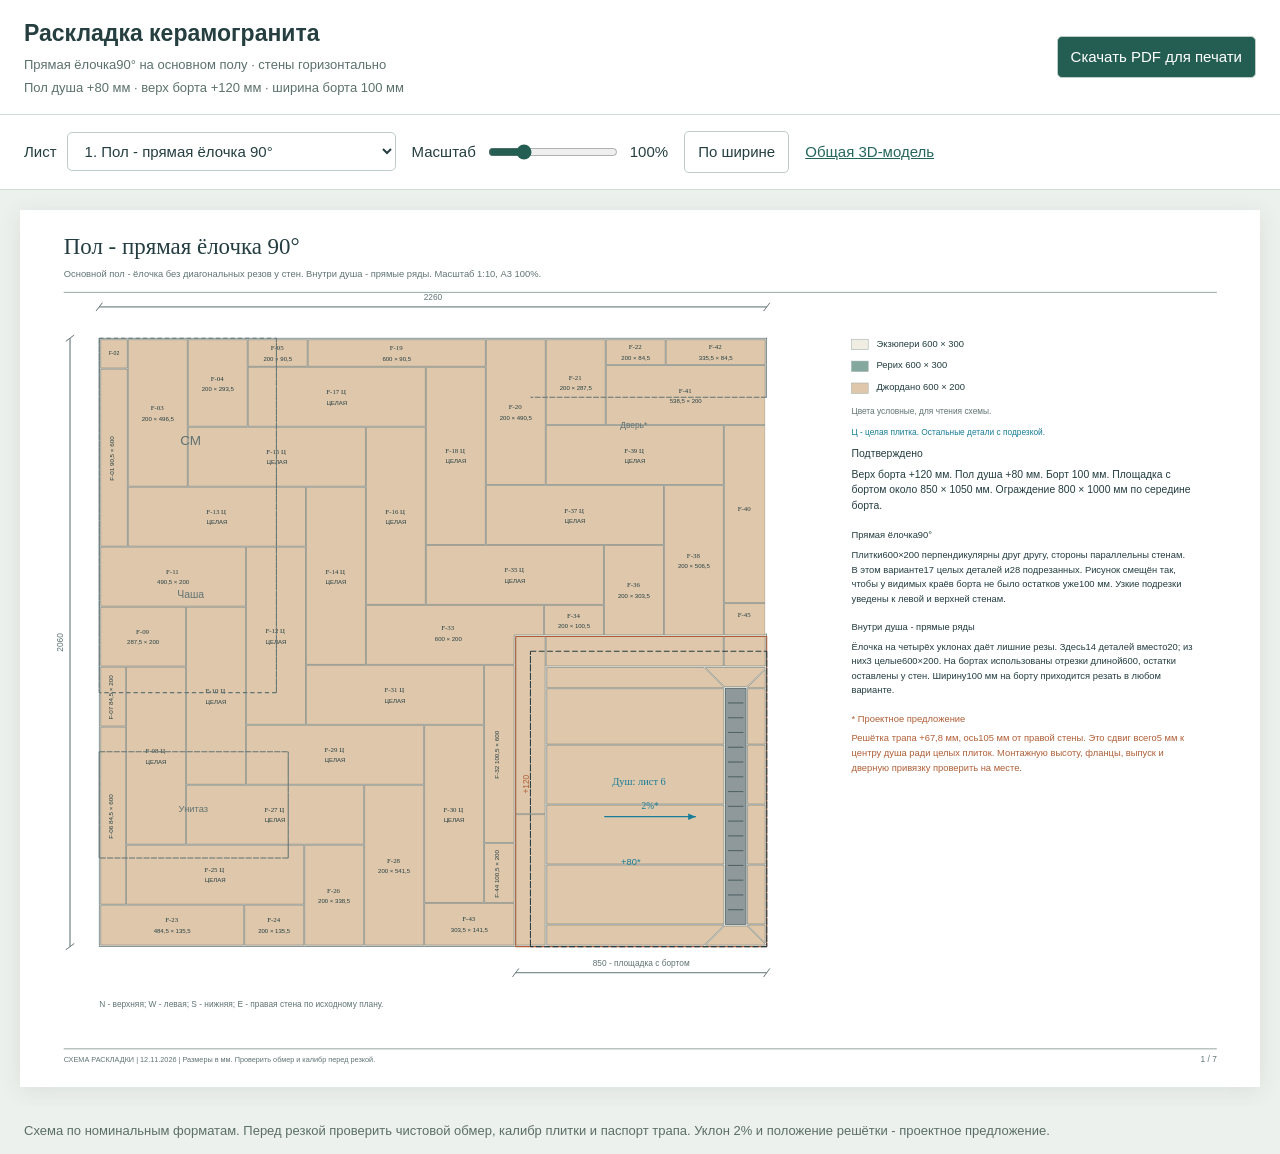
==== tiling/index.html @ 5c1c148f "Optimize horizontal wall cuts and add straight 90-degree herringbone floor" ====
<!doctype html><html lang="ru"><head><meta charset="utf-8"><meta name="viewport" content="width=device-width,initial-scale=1"><title>Санузел - раскладка плитки</title><style>
*{box-sizing:border-box}body{margin:0;font:15px/1.5 'Segoe UI',Arial,sans-serif;background:#edf1ee;color:#253e40}header,nav{padding:16px 24px;background:#fff;border-bottom:1px solid #d2dcd6}header{display:flex;align-items:center;justify-content:space-between;gap:20px;flex-wrap:wrap}h1{font-size:23px;margin:0}p{margin:4px 0 0;color:#5c716d;font-size:13px}a{color:#24665d}nav{display:flex;align-items:center;gap:16px;flex-wrap:wrap;position:sticky;top:0;z-index:2}label{display:flex;align-items:center;gap:10px}select,button,.pdf{font:inherit;padding:9px 13px;border:1px solid #bdcdc5;border-radius:5px;background:#fff;color:#253e40}.pdf{background:#245e53;color:white;text-decoration:none}input{accent-color:#245e53}#paper{overflow:auto;padding:20px;min-height:60vh}#drawing{margin:auto;background:#fff;box-shadow:0 4px 22px #21403118}svg{display:block;width:100%;height:auto}footer{padding:14px 24px;font-size:13px;color:#5b6e68}#zoom{width:130px}@media(max-width:650px){header,nav{padding:12px}nav{gap:10px;position:static}label{flex-wrap:wrap}#paper{padding:8px}h1{font-size:20px}.pdf{font-size:14px}}
</style></head><body><header><div><h1>Раскладка керамогранита</h1><p>Прямая ёлочка90° на основном полу · стены горизонтально</p><p>Пол душа +80 мм · верх борта +120 мм · ширина борта 100 мм</p></div><a class="pdf" href="scheme.pdf?v=20261112-herringbone-opt3" download>Скачать PDF для печати</a></header><nav><label>Лист <select id="sheet" aria-label="Лист схемы"></select></label><label>Масштаб <input id="zoom" aria-label="Масштаб листа" type="range" min="50" max="250" step="10" value="100"><output id="zoom-value">100%</output></label><button id="fit">По ширине</button><a href="../index.html">Общая 3D-модель</a></nav><main id="paper"><div id="drawing" role="img" aria-label="Лист раскладки плитки">Загрузка схемы…</div></main><footer>Схема по номинальным форматам. Перед резкой проверить чистовой обмер, калибр плитки и паспорт трапа. Уклон 2% и положение решётки - проектное предложение.</footer><script type="module">
const sheets=await fetch('./sheets.json?v=20261112-herringbone-opt3').then(r=>{if(!r.ok)throw Error('Не удалось загрузить листы');return r.json()});const select=document.querySelector('#sheet'),drawing=document.querySelector('#drawing'),zoom=document.querySelector('#zoom');for(const [i,s]of sheets.entries()){const o=document.createElement('option');o.value=i;o.textContent=`${i+1}. ${s.title}`;select.append(o)}
const n=Number(new URL(location.href).searchParams.get('sheet'));if(Number.isInteger(n)&&n>=1&&n<=sheets.length)select.value=n-1;
function fit(){const w=document.querySelector('#paper').clientWidth-40;drawing.style.width=`${Math.min(1600,Math.max(320,w))*Number(zoom.value)/100}px`;document.querySelector('#zoom-value').textContent=zoom.value+'%'}function show(){const s=sheets[Number(select.value)];drawing.innerHTML=s.svg;drawing.setAttribute('aria-label',s.title);fit();document.title=s.title+' - раскладка санузла'}select.addEventListener('change',show);zoom.addEventListener('input',fit);document.querySelector('#fit').onclick=()=>{zoom.value=100;fit()};window.addEventListener('resize',fit);show();document.documentElement.dataset.ready='true';
</script></body></html>
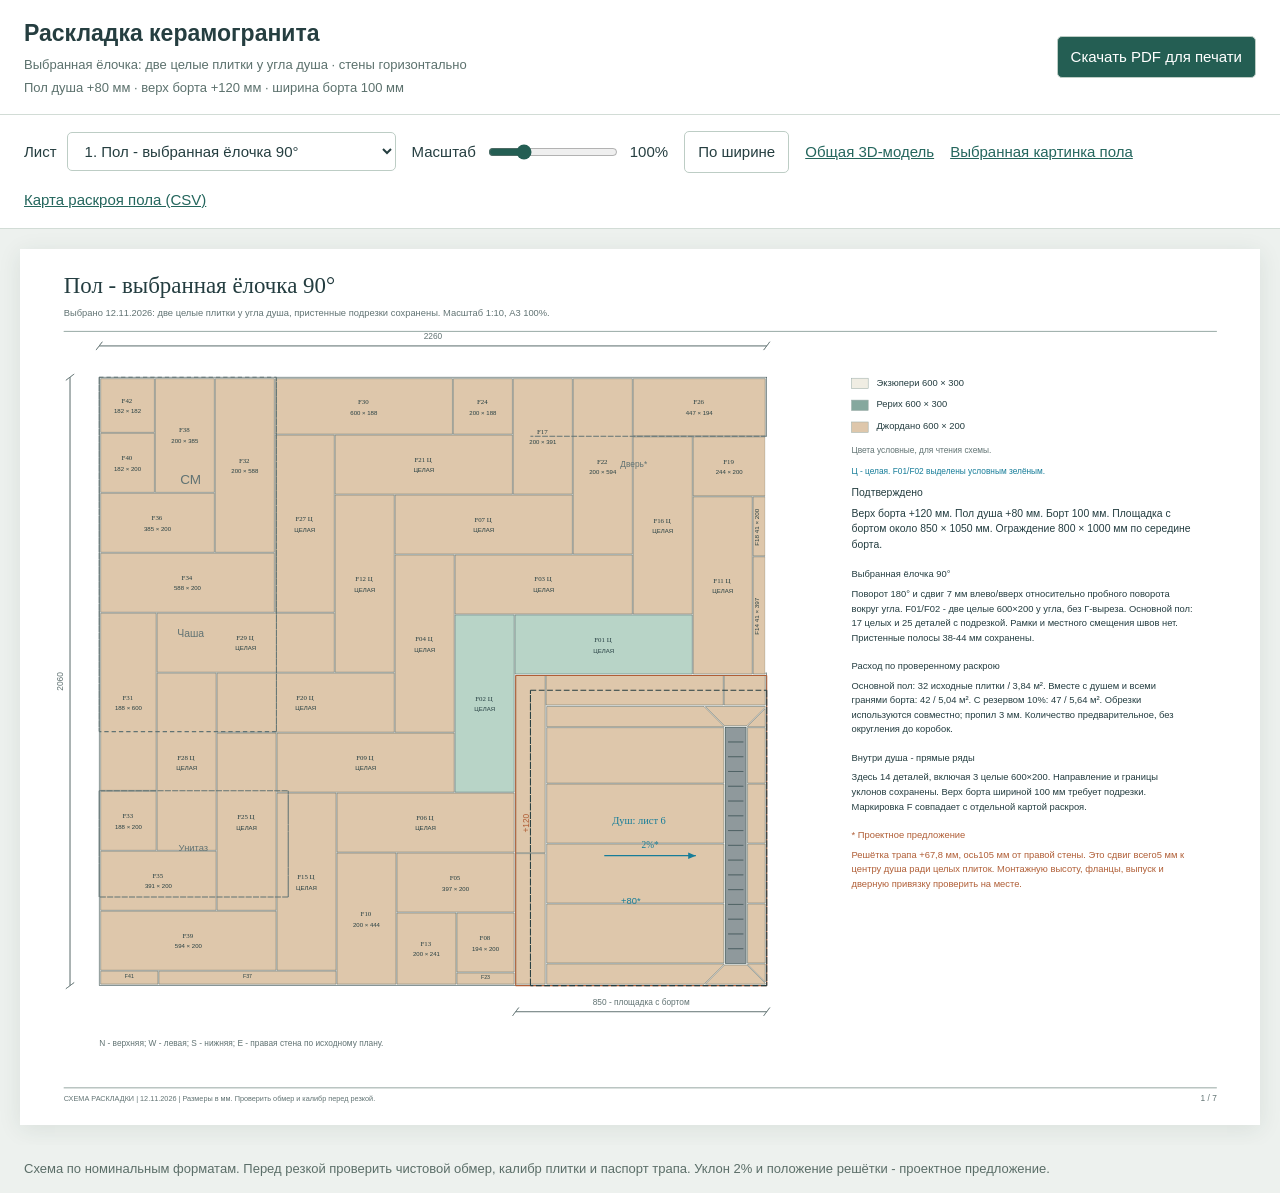
==== commit f36c0ebc: "Apply selected shower-corner herringbone layout" ====
--- a/tiling/index.html
+++ b/tiling/index.html
@@ -1,7 +1,7 @@
 <!doctype html><html lang="ru"><head><meta charset="utf-8"><meta name="viewport" content="width=device-width,initial-scale=1"><title>Санузел - раскладка плитки</title><style>
 *{box-sizing:border-box}body{margin:0;font:15px/1.5 'Segoe UI',Arial,sans-serif;background:#edf1ee;color:#253e40}header,nav{padding:16px 24px;background:#fff;border-bottom:1px solid #d2dcd6}header{display:flex;align-items:center;justify-content:space-between;gap:20px;flex-wrap:wrap}h1{font-size:23px;margin:0}p{margin:4px 0 0;color:#5c716d;font-size:13px}a{color:#24665d}nav{display:flex;align-items:center;gap:16px;flex-wrap:wrap;position:sticky;top:0;z-index:2}label{display:flex;align-items:center;gap:10px}select,button,.pdf{font:inherit;padding:9px 13px;border:1px solid #bdcdc5;border-radius:5px;background:#fff;color:#253e40}.pdf{background:#245e53;color:white;text-decoration:none}input{accent-color:#245e53}#paper{overflow:auto;padding:20px;min-height:60vh}#drawing{margin:auto;background:#fff;box-shadow:0 4px 22px #21403118}svg{display:block;width:100%;height:auto}footer{padding:14px 24px;font-size:13px;color:#5b6e68}#zoom{width:130px}@media(max-width:650px){header,nav{padding:12px}nav{gap:10px;position:static}label{flex-wrap:wrap}#paper{padding:8px}h1{font-size:20px}.pdf{font-size:14px}}
-</style></head><body><header><div><h1>Раскладка керамогранита</h1><p>Прямая ёлочка90° на основном полу · стены горизонтально</p><p>Пол душа +80 мм · верх борта +120 мм · ширина борта 100 мм</p></div><a class="pdf" href="scheme.pdf?v=20261112-herringbone-opt3" download>Скачать PDF для печати</a></header><nav><label>Лист <select id="sheet" aria-label="Лист схемы"></select></label><label>Масштаб <input id="zoom" aria-label="Масштаб листа" type="range" min="50" max="250" step="10" value="100"><output id="zoom-value">100%</output></label><button id="fit">По ширине</button><a href="../index.html">Общая 3D-модель</a></nav><main id="paper"><div id="drawing" role="img" aria-label="Лист раскладки плитки">Загрузка схемы…</div></main><footer>Схема по номинальным форматам. Перед резкой проверить чистовой обмер, калибр плитки и паспорт трапа. Уклон 2% и положение решётки - проектное предложение.</footer><script type="module">
-const sheets=await fetch('./sheets.json?v=20261112-herringbone-opt3').then(r=>{if(!r.ok)throw Error('Не удалось загрузить листы');return r.json()});const select=document.querySelector('#sheet'),drawing=document.querySelector('#drawing'),zoom=document.querySelector('#zoom');for(const [i,s]of sheets.entries()){const o=document.createElement('option');o.value=i;o.textContent=`${i+1}. ${s.title}`;select.append(o)}
+</style></head><body><header><div><h1>Раскладка керамогранита</h1><p>Выбранная ёлочка: две целые плитки у угла душа · стены горизонтально</p><p>Пол душа +80 мм · верх борта +120 мм · ширина борта 100 мм</p></div><a class="pdf" href="scheme.pdf?v=20261112-approved-corner" download>Скачать PDF для печати</a></header><nav><label>Лист <select id="sheet" aria-label="Лист схемы"></select></label><label>Масштаб <input id="zoom" aria-label="Масштаб листа" type="range" min="50" max="250" step="10" value="100"><output id="zoom-value">100%</output></label><button id="fit">По ширине</button><a href="../index.html">Общая 3D-модель</a><a href="selected-floor.png?v=20261112-approved-corner">Выбранная картинка пола</a><a href="floor-cutting.csv?v=20261112-approved-corner" download>Карта раскроя пола (CSV)</a></nav><main id="paper"><div id="drawing" role="img" aria-label="Лист раскладки плитки">Загрузка схемы…</div></main><footer>Схема по номинальным форматам. Перед резкой проверить чистовой обмер, калибр плитки и паспорт трапа. Уклон 2% и положение решётки - проектное предложение.</footer><script type="module">
+const sheets=await fetch('./sheets.json?v=20261112-approved-corner').then(r=>{if(!r.ok)throw Error('Не удалось загрузить листы');return r.json()});const select=document.querySelector('#sheet'),drawing=document.querySelector('#drawing'),zoom=document.querySelector('#zoom');for(const [i,s]of sheets.entries()){const o=document.createElement('option');o.value=i;o.textContent=`${i+1}. ${s.title}`;select.append(o)}
 const n=Number(new URL(location.href).searchParams.get('sheet'));if(Number.isInteger(n)&&n>=1&&n<=sheets.length)select.value=n-1;
 function fit(){const w=document.querySelector('#paper').clientWidth-40;drawing.style.width=`${Math.min(1600,Math.max(320,w))*Number(zoom.value)/100}px`;document.querySelector('#zoom-value').textContent=zoom.value+'%'}function show(){const s=sheets[Number(select.value)];drawing.innerHTML=s.svg;drawing.setAttribute('aria-label',s.title);fit();document.title=s.title+' - раскладка санузла'}select.addEventListener('change',show);zoom.addEventListener('input',fit);document.querySelector('#fit').onclick=()=>{zoom.value=100;fit()};window.addEventListener('resize',fit);show();document.documentElement.dataset.ready='true';
 </script></body></html>
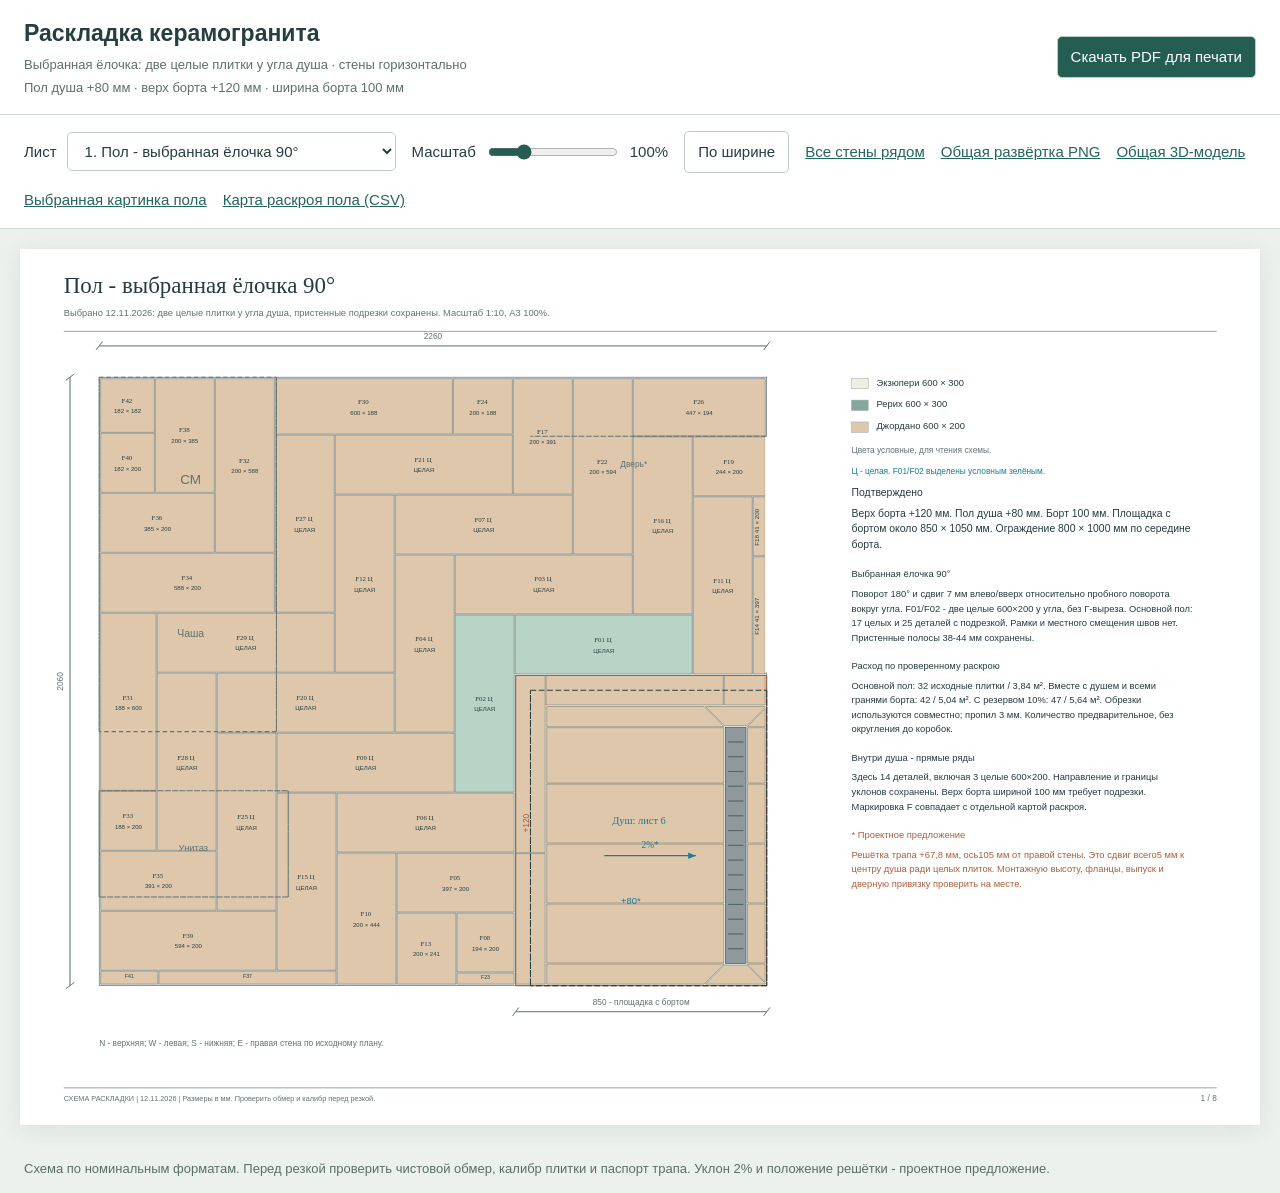
==== commit 128c8153: "Add horizontal overview of all four walls" ====
--- a/tiling/index.html
+++ b/tiling/index.html
@@ -1,7 +1,7 @@
 <!doctype html><html lang="ru"><head><meta charset="utf-8"><meta name="viewport" content="width=device-width,initial-scale=1"><title>Санузел - раскладка плитки</title><style>
 *{box-sizing:border-box}body{margin:0;font:15px/1.5 'Segoe UI',Arial,sans-serif;background:#edf1ee;color:#253e40}header,nav{padding:16px 24px;background:#fff;border-bottom:1px solid #d2dcd6}header{display:flex;align-items:center;justify-content:space-between;gap:20px;flex-wrap:wrap}h1{font-size:23px;margin:0}p{margin:4px 0 0;color:#5c716d;font-size:13px}a{color:#24665d}nav{display:flex;align-items:center;gap:16px;flex-wrap:wrap;position:sticky;top:0;z-index:2}label{display:flex;align-items:center;gap:10px}select,button,.pdf{font:inherit;padding:9px 13px;border:1px solid #bdcdc5;border-radius:5px;background:#fff;color:#253e40}.pdf{background:#245e53;color:white;text-decoration:none}input{accent-color:#245e53}#paper{overflow:auto;padding:20px;min-height:60vh}#drawing{margin:auto;background:#fff;box-shadow:0 4px 22px #21403118}svg{display:block;width:100%;height:auto}footer{padding:14px 24px;font-size:13px;color:#5b6e68}#zoom{width:130px}@media(max-width:650px){header,nav{padding:12px}nav{gap:10px;position:static}label{flex-wrap:wrap}#paper{padding:8px}h1{font-size:20px}.pdf{font-size:14px}}
-</style></head><body><header><div><h1>Раскладка керамогранита</h1><p>Выбранная ёлочка: две целые плитки у угла душа · стены горизонтально</p><p>Пол душа +80 мм · верх борта +120 мм · ширина борта 100 мм</p></div><a class="pdf" href="scheme.pdf?v=20261112-approved-corner" download>Скачать PDF для печати</a></header><nav><label>Лист <select id="sheet" aria-label="Лист схемы"></select></label><label>Масштаб <input id="zoom" aria-label="Масштаб листа" type="range" min="50" max="250" step="10" value="100"><output id="zoom-value">100%</output></label><button id="fit">По ширине</button><a href="../index.html">Общая 3D-модель</a><a href="selected-floor.png?v=20261112-approved-corner">Выбранная картинка пола</a><a href="floor-cutting.csv?v=20261112-approved-corner" download>Карта раскроя пола (CSV)</a></nav><main id="paper"><div id="drawing" role="img" aria-label="Лист раскладки плитки">Загрузка схемы…</div></main><footer>Схема по номинальным форматам. Перед резкой проверить чистовой обмер, калибр плитки и паспорт трапа. Уклон 2% и положение решётки - проектное предложение.</footer><script type="module">
-const sheets=await fetch('./sheets.json?v=20261112-approved-corner').then(r=>{if(!r.ok)throw Error('Не удалось загрузить листы');return r.json()});const select=document.querySelector('#sheet'),drawing=document.querySelector('#drawing'),zoom=document.querySelector('#zoom');for(const [i,s]of sheets.entries()){const o=document.createElement('option');o.value=i;o.textContent=`${i+1}. ${s.title}`;select.append(o)}
+</style></head><body><header><div><h1>Раскладка керамогранита</h1><p>Выбранная ёлочка: две целые плитки у угла душа · стены горизонтально</p><p>Пол душа +80 мм · верх борта +120 мм · ширина борта 100 мм</p></div><a class="pdf" href="scheme.pdf?v=20261112-walls-horizontal" download>Скачать PDF для печати</a></header><nav><label>Лист <select id="sheet" aria-label="Лист схемы"></select></label><label>Масштаб <input id="zoom" aria-label="Масштаб листа" type="range" min="50" max="250" step="10" value="100"><output id="zoom-value">100%</output></label><button id="fit">По ширине</button><a href="?sheet=8">Все стены рядом</a><a href="walls-horizontal.png?v=20261112-walls-horizontal">Общая развёртка PNG</a><a href="../index.html">Общая 3D-модель</a><a href="selected-floor.png?v=20261112-walls-horizontal">Выбранная картинка пола</a><a href="floor-cutting.csv?v=20261112-walls-horizontal" download>Карта раскроя пола (CSV)</a></nav><main id="paper"><div id="drawing" role="img" aria-label="Лист раскладки плитки">Загрузка схемы…</div></main><footer>Схема по номинальным форматам. Перед резкой проверить чистовой обмер, калибр плитки и паспорт трапа. Уклон 2% и положение решётки - проектное предложение.</footer><script type="module">
+const sheets=await fetch('./sheets.json?v=20261112-walls-horizontal').then(r=>{if(!r.ok)throw Error('Не удалось загрузить листы');return r.json()});const select=document.querySelector('#sheet'),drawing=document.querySelector('#drawing'),zoom=document.querySelector('#zoom');for(const [i,s]of sheets.entries()){const o=document.createElement('option');o.value=i;o.textContent=`${i+1}. ${s.title}`;select.append(o)}
 const n=Number(new URL(location.href).searchParams.get('sheet'));if(Number.isInteger(n)&&n>=1&&n<=sheets.length)select.value=n-1;
 function fit(){const w=document.querySelector('#paper').clientWidth-40;drawing.style.width=`${Math.min(1600,Math.max(320,w))*Number(zoom.value)/100}px`;document.querySelector('#zoom-value').textContent=zoom.value+'%'}function show(){const s=sheets[Number(select.value)];drawing.innerHTML=s.svg;drawing.setAttribute('aria-label',s.title);fit();document.title=s.title+' - раскладка санузла'}select.addEventListener('change',show);zoom.addEventListener('input',fit);document.querySelector('#fit').onclick=()=>{zoom.value=100;fit()};window.addEventListener('resize',fit);show();document.documentElement.dataset.ready='true';
 </script></body></html>
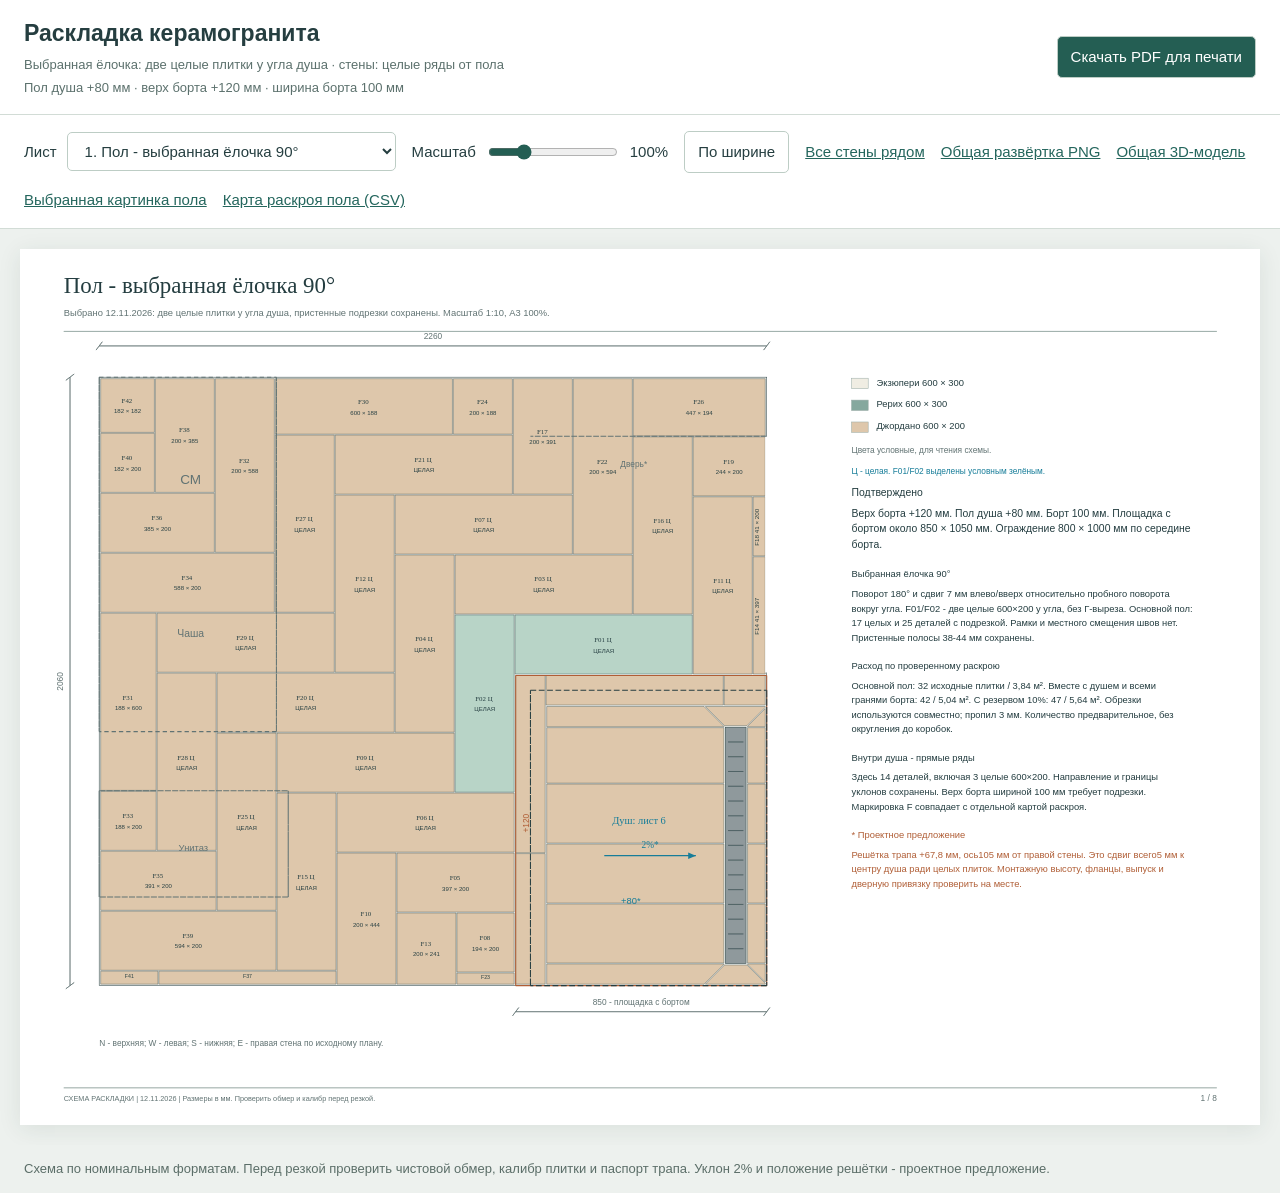
==== commit ad88b3f9: "Import latest STO underframe and start wall tiles whole at the floor" ====
--- a/tiling/index.html
+++ b/tiling/index.html
@@ -1,7 +1,7 @@
 <!doctype html><html lang="ru"><head><meta charset="utf-8"><meta name="viewport" content="width=device-width,initial-scale=1"><title>Санузел - раскладка плитки</title><style>
 *{box-sizing:border-box}body{margin:0;font:15px/1.5 'Segoe UI',Arial,sans-serif;background:#edf1ee;color:#253e40}header,nav{padding:16px 24px;background:#fff;border-bottom:1px solid #d2dcd6}header{display:flex;align-items:center;justify-content:space-between;gap:20px;flex-wrap:wrap}h1{font-size:23px;margin:0}p{margin:4px 0 0;color:#5c716d;font-size:13px}a{color:#24665d}nav{display:flex;align-items:center;gap:16px;flex-wrap:wrap;position:sticky;top:0;z-index:2}label{display:flex;align-items:center;gap:10px}select,button,.pdf{font:inherit;padding:9px 13px;border:1px solid #bdcdc5;border-radius:5px;background:#fff;color:#253e40}.pdf{background:#245e53;color:white;text-decoration:none}input{accent-color:#245e53}#paper{overflow:auto;padding:20px;min-height:60vh}#drawing{margin:auto;background:#fff;box-shadow:0 4px 22px #21403118}svg{display:block;width:100%;height:auto}footer{padding:14px 24px;font-size:13px;color:#5b6e68}#zoom{width:130px}@media(max-width:650px){header,nav{padding:12px}nav{gap:10px;position:static}label{flex-wrap:wrap}#paper{padding:8px}h1{font-size:20px}.pdf{font-size:14px}}
-</style></head><body><header><div><h1>Раскладка керамогранита</h1><p>Выбранная ёлочка: две целые плитки у угла душа · стены горизонтально</p><p>Пол душа +80 мм · верх борта +120 мм · ширина борта 100 мм</p></div><a class="pdf" href="scheme.pdf?v=20261112-walls-horizontal" download>Скачать PDF для печати</a></header><nav><label>Лист <select id="sheet" aria-label="Лист схемы"></select></label><label>Масштаб <input id="zoom" aria-label="Масштаб листа" type="range" min="50" max="250" step="10" value="100"><output id="zoom-value">100%</output></label><button id="fit">По ширине</button><a href="?sheet=8">Все стены рядом</a><a href="walls-horizontal.png?v=20261112-walls-horizontal">Общая развёртка PNG</a><a href="../index.html">Общая 3D-модель</a><a href="selected-floor.png?v=20261112-walls-horizontal">Выбранная картинка пола</a><a href="floor-cutting.csv?v=20261112-walls-horizontal" download>Карта раскроя пола (CSV)</a></nav><main id="paper"><div id="drawing" role="img" aria-label="Лист раскладки плитки">Загрузка схемы…</div></main><footer>Схема по номинальным форматам. Перед резкой проверить чистовой обмер, калибр плитки и паспорт трапа. Уклон 2% и положение решётки - проектное предложение.</footer><script type="module">
-const sheets=await fetch('./sheets.json?v=20261112-walls-horizontal').then(r=>{if(!r.ok)throw Error('Не удалось загрузить листы');return r.json()});const select=document.querySelector('#sheet'),drawing=document.querySelector('#drawing'),zoom=document.querySelector('#zoom');for(const [i,s]of sheets.entries()){const o=document.createElement('option');o.value=i;o.textContent=`${i+1}. ${s.title}`;select.append(o)}
+</style></head><body><header><div><h1>Раскладка керамогранита</h1><p>Выбранная ёлочка: две целые плитки у угла душа · стены: целые ряды от пола</p><p>Пол душа +80 мм · верх борта +120 мм · ширина борта 100 мм</p></div><a class="pdf" href="scheme.pdf?v=20261112-sto-bottom-rows" download>Скачать PDF для печати</a></header><nav><label>Лист <select id="sheet" aria-label="Лист схемы"></select></label><label>Масштаб <input id="zoom" aria-label="Масштаб листа" type="range" min="50" max="250" step="10" value="100"><output id="zoom-value">100%</output></label><button id="fit">По ширине</button><a href="?sheet=8">Все стены рядом</a><a href="walls-horizontal.png?v=20261112-sto-bottom-rows">Общая развёртка PNG</a><a href="../index.html">Общая 3D-модель</a><a href="selected-floor.png?v=20261112-sto-bottom-rows">Выбранная картинка пола</a><a href="floor-cutting.csv?v=20261112-sto-bottom-rows" download>Карта раскроя пола (CSV)</a></nav><main id="paper"><div id="drawing" role="img" aria-label="Лист раскладки плитки">Загрузка схемы…</div></main><footer>Схема по номинальным форматам. Перед резкой проверить чистовой обмер, калибр плитки и паспорт трапа. Уклон 2% и положение решётки - проектное предложение.</footer><script type="module">
+const sheets=await fetch('./sheets.json?v=20261112-sto-bottom-rows').then(r=>{if(!r.ok)throw Error('Не удалось загрузить листы');return r.json()});const select=document.querySelector('#sheet'),drawing=document.querySelector('#drawing'),zoom=document.querySelector('#zoom');for(const [i,s]of sheets.entries()){const o=document.createElement('option');o.value=i;o.textContent=`${i+1}. ${s.title}`;select.append(o)}
 const n=Number(new URL(location.href).searchParams.get('sheet'));if(Number.isInteger(n)&&n>=1&&n<=sheets.length)select.value=n-1;
 function fit(){const w=document.querySelector('#paper').clientWidth-40;drawing.style.width=`${Math.min(1600,Math.max(320,w))*Number(zoom.value)/100}px`;document.querySelector('#zoom-value').textContent=zoom.value+'%'}function show(){const s=sheets[Number(select.value)];drawing.innerHTML=s.svg;drawing.setAttribute('aria-label',s.title);fit();document.title=s.title+' - раскладка санузла'}select.addEventListener('change',show);zoom.addEventListener('input',fit);document.querySelector('#fit').onclick=()=>{zoom.value=100;fit()};window.addEventListener('resize',fit);show();document.documentElement.dataset.ready='true';
 </script></body></html>
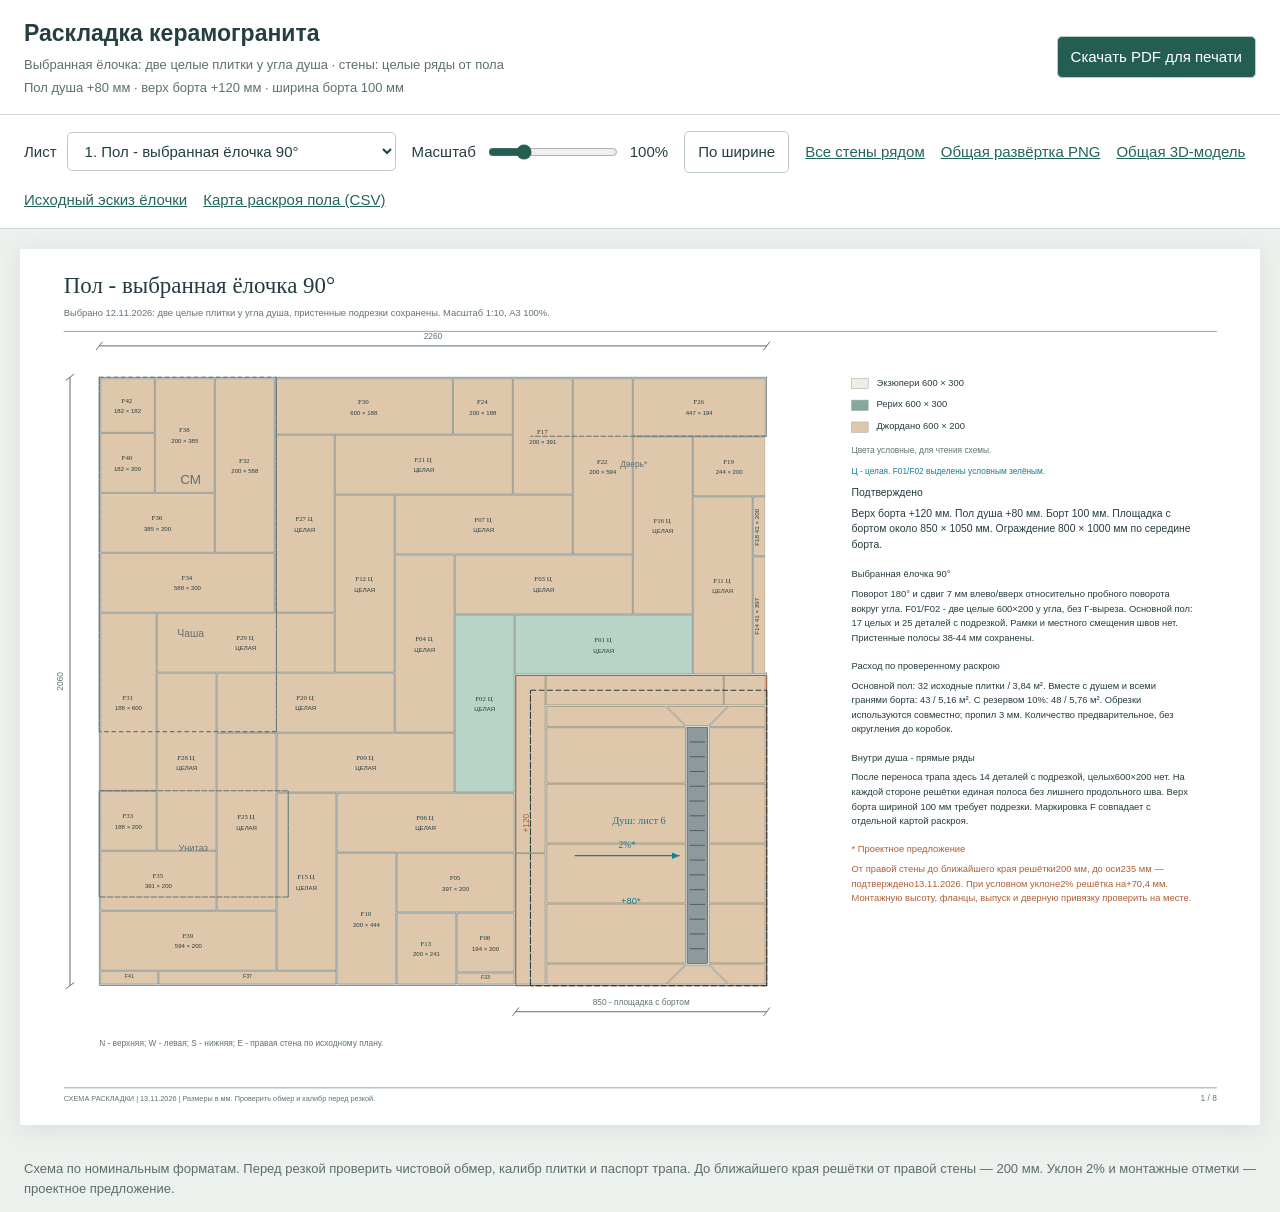
==== commit 3759f7df: "Move shower drain to 200 mm clear of right wall and update tiling" ====
--- a/tiling/index.html
+++ b/tiling/index.html
@@ -1,7 +1,7 @@
 <!doctype html><html lang="ru"><head><meta charset="utf-8"><meta name="viewport" content="width=device-width,initial-scale=1"><title>Санузел - раскладка плитки</title><style>
 *{box-sizing:border-box}body{margin:0;font:15px/1.5 'Segoe UI',Arial,sans-serif;background:#edf1ee;color:#253e40}header,nav{padding:16px 24px;background:#fff;border-bottom:1px solid #d2dcd6}header{display:flex;align-items:center;justify-content:space-between;gap:20px;flex-wrap:wrap}h1{font-size:23px;margin:0}p{margin:4px 0 0;color:#5c716d;font-size:13px}a{color:#24665d}nav{display:flex;align-items:center;gap:16px;flex-wrap:wrap;position:sticky;top:0;z-index:2}label{display:flex;align-items:center;gap:10px}select,button,.pdf{font:inherit;padding:9px 13px;border:1px solid #bdcdc5;border-radius:5px;background:#fff;color:#253e40}.pdf{background:#245e53;color:white;text-decoration:none}input{accent-color:#245e53}#paper{overflow:auto;padding:20px;min-height:60vh}#drawing{margin:auto;background:#fff;box-shadow:0 4px 22px #21403118}svg{display:block;width:100%;height:auto}footer{padding:14px 24px;font-size:13px;color:#5b6e68}#zoom{width:130px}@media(max-width:650px){header,nav{padding:12px}nav{gap:10px;position:static}label{flex-wrap:wrap}#paper{padding:8px}h1{font-size:20px}.pdf{font-size:14px}}
-</style></head><body><header><div><h1>Раскладка керамогранита</h1><p>Выбранная ёлочка: две целые плитки у угла душа · стены: целые ряды от пола</p><p>Пол душа +80 мм · верх борта +120 мм · ширина борта 100 мм</p></div><a class="pdf" href="scheme.pdf?v=20261112-sto-bottom-rows" download>Скачать PDF для печати</a></header><nav><label>Лист <select id="sheet" aria-label="Лист схемы"></select></label><label>Масштаб <input id="zoom" aria-label="Масштаб листа" type="range" min="50" max="250" step="10" value="100"><output id="zoom-value">100%</output></label><button id="fit">По ширине</button><a href="?sheet=8">Все стены рядом</a><a href="walls-horizontal.png?v=20261112-sto-bottom-rows">Общая развёртка PNG</a><a href="../index.html">Общая 3D-модель</a><a href="selected-floor.png?v=20261112-sto-bottom-rows">Выбранная картинка пола</a><a href="floor-cutting.csv?v=20261112-sto-bottom-rows" download>Карта раскроя пола (CSV)</a></nav><main id="paper"><div id="drawing" role="img" aria-label="Лист раскладки плитки">Загрузка схемы…</div></main><footer>Схема по номинальным форматам. Перед резкой проверить чистовой обмер, калибр плитки и паспорт трапа. Уклон 2% и положение решётки - проектное предложение.</footer><script type="module">
-const sheets=await fetch('./sheets.json?v=20261112-sto-bottom-rows').then(r=>{if(!r.ok)throw Error('Не удалось загрузить листы');return r.json()});const select=document.querySelector('#sheet'),drawing=document.querySelector('#drawing'),zoom=document.querySelector('#zoom');for(const [i,s]of sheets.entries()){const o=document.createElement('option');o.value=i;o.textContent=`${i+1}. ${s.title}`;select.append(o)}
+</style></head><body><header><div><h1>Раскладка керамогранита</h1><p>Выбранная ёлочка: две целые плитки у угла душа · стены: целые ряды от пола</p><p>Пол душа +80 мм · верх борта +120 мм · ширина борта 100 мм</p></div><a class="pdf" href="scheme.pdf?v=20261113-drain-200" download>Скачать PDF для печати</a></header><nav><label>Лист <select id="sheet" aria-label="Лист схемы"></select></label><label>Масштаб <input id="zoom" aria-label="Масштаб листа" type="range" min="50" max="250" step="10" value="100"><output id="zoom-value">100%</output></label><button id="fit">По ширине</button><a href="?sheet=8">Все стены рядом</a><a href="walls-horizontal.png?v=20261113-drain-200">Общая развёртка PNG</a><a href="../index.html">Общая 3D-модель</a><a href="selected-floor.png?v=20261113-drain-200">Исходный эскиз ёлочки</a><a href="floor-cutting.csv?v=20261113-drain-200" download>Карта раскроя пола (CSV)</a></nav><main id="paper"><div id="drawing" role="img" aria-label="Лист раскладки плитки">Загрузка схемы…</div></main><footer>Схема по номинальным форматам. Перед резкой проверить чистовой обмер, калибр плитки и паспорт трапа. До ближайшего края решётки от правой стены — 200 мм. Уклон 2% и монтажные отметки — проектное предложение.</footer><script type="module">
+const sheets=await fetch('./sheets.json?v=20261113-drain-200').then(r=>{if(!r.ok)throw Error('Не удалось загрузить листы');return r.json()});const select=document.querySelector('#sheet'),drawing=document.querySelector('#drawing'),zoom=document.querySelector('#zoom');for(const [i,s]of sheets.entries()){const o=document.createElement('option');o.value=i;o.textContent=`${i+1}. ${s.title}`;select.append(o)}
 const n=Number(new URL(location.href).searchParams.get('sheet'));if(Number.isInteger(n)&&n>=1&&n<=sheets.length)select.value=n-1;
 function fit(){const w=document.querySelector('#paper').clientWidth-40;drawing.style.width=`${Math.min(1600,Math.max(320,w))*Number(zoom.value)/100}px`;document.querySelector('#zoom-value').textContent=zoom.value+'%'}function show(){const s=sheets[Number(select.value)];drawing.innerHTML=s.svg;drawing.setAttribute('aria-label',s.title);fit();document.title=s.title+' - раскладка санузла'}select.addEventListener('change',show);zoom.addEventListener('input',fit);document.querySelector('#fit').onclick=()=>{zoom.value=100;fit()};window.addEventListener('resize',fit);show();document.documentElement.dataset.ready='true';
 </script></body></html>
